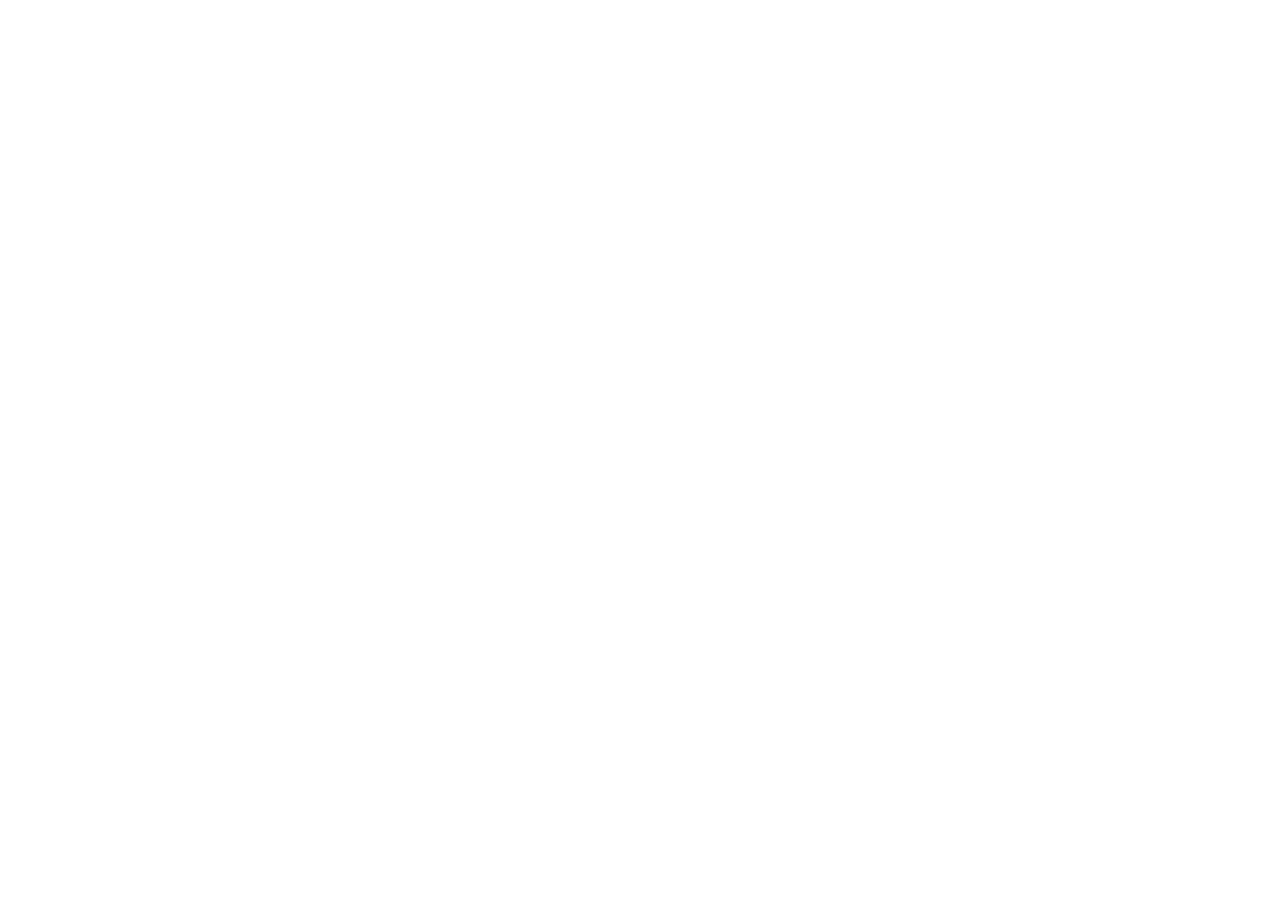
==== DOM/index.html @ 3dcf8f66 "Initial commit" ====
<!DOCTYPE html>
<html lang="en">
    <head>
        <meta charset="UTF-8">
        <meta name="viewport" content="width=device-width, initial-scale=1.0">
        <meta http-equiv="X-UA-Compatible" content="ie=edge">
        <title>DOM</title>
        <link rel="stylesheet" href="../styles.css">
    </head>
    <body>
        <script src="app.js"></script>
    </body>
</html>
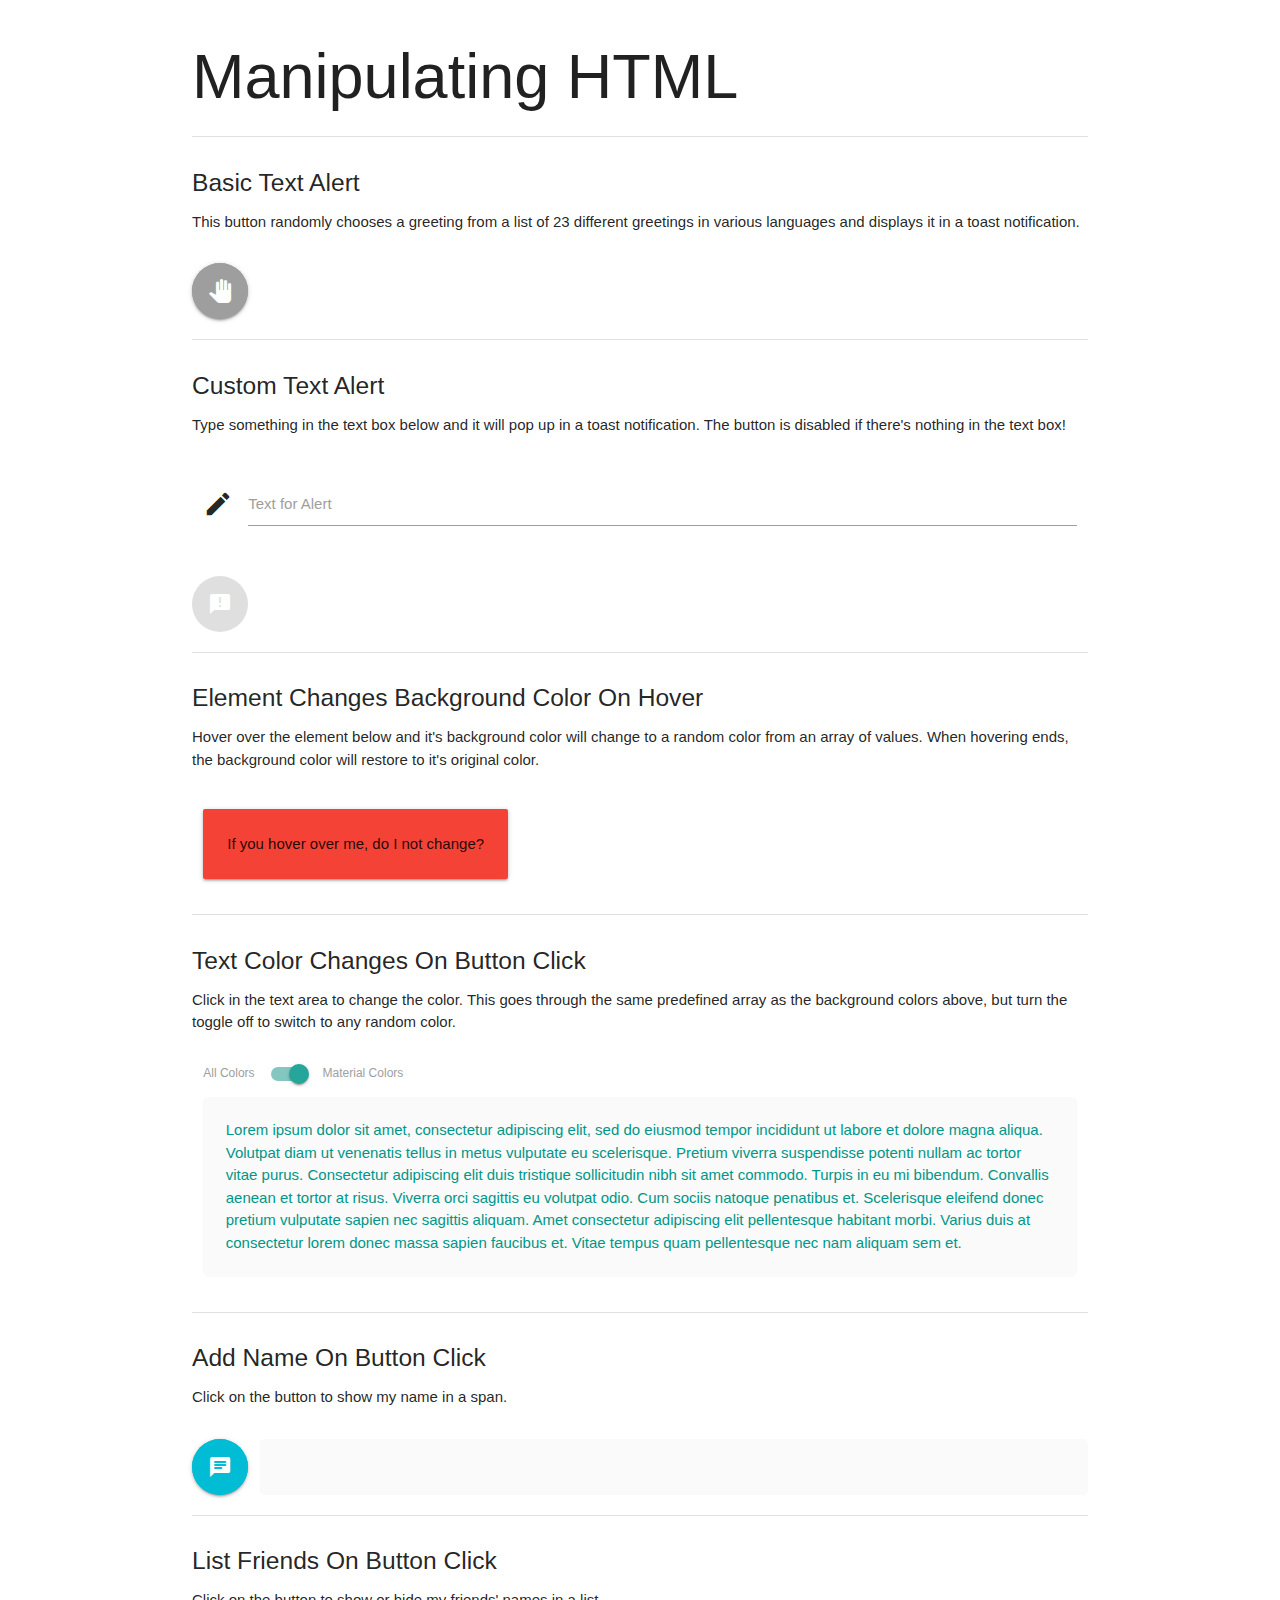
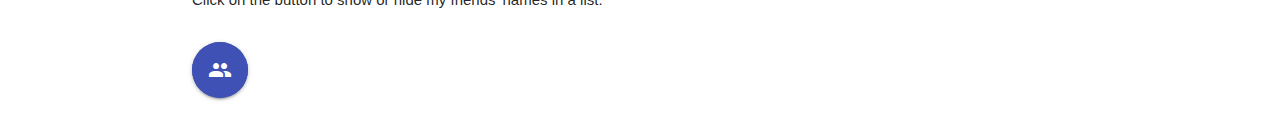
==== commit 68ff1d45: "JavaScript DOM done" ====
--- a/DOM/index.html
+++ b/DOM/index.html
@@ -4,10 +4,15 @@
         <meta charset="UTF-8">
         <meta name="viewport" content="width=device-width, initial-scale=1.0">
         <meta http-equiv="X-UA-Compatible" content="ie=edge">
-        <title>DOM</title>
+        <title>Manipulating HTML</title>
+        <link href="https://fonts.googleapis.com/icon?family=Material+Icons" rel="stylesheet">
+        <link rel="stylesheet" href="https://cdnjs.cloudflare.com/ajax/libs/materialize/1.0.0/css/materialize.min.css">
         <link rel="stylesheet" href="../styles.css">
     </head>
     <body>
+        <script src="../functions.js"></script>
+        <script src="../strings.js"></script>
+        <script src="https://cdnjs.cloudflare.com/ajax/libs/materialize/1.0.0/js/materialize.min.js"></script>
         <script src="app.js"></script>
     </body>
 </html>--- a/styles.css
+++ b/styles.css
@@ -0,0 +1,10 @@
+
+p, a, h1, h5, i, span, li {
+    /* Disable text select */
+    -webkit-touch-callout: none;
+    -webkit-user-select: none;
+    -khtml-user-select: none;
+    -moz-user-select: none;
+    -ms-user-select: none;
+    user-select: none;
+}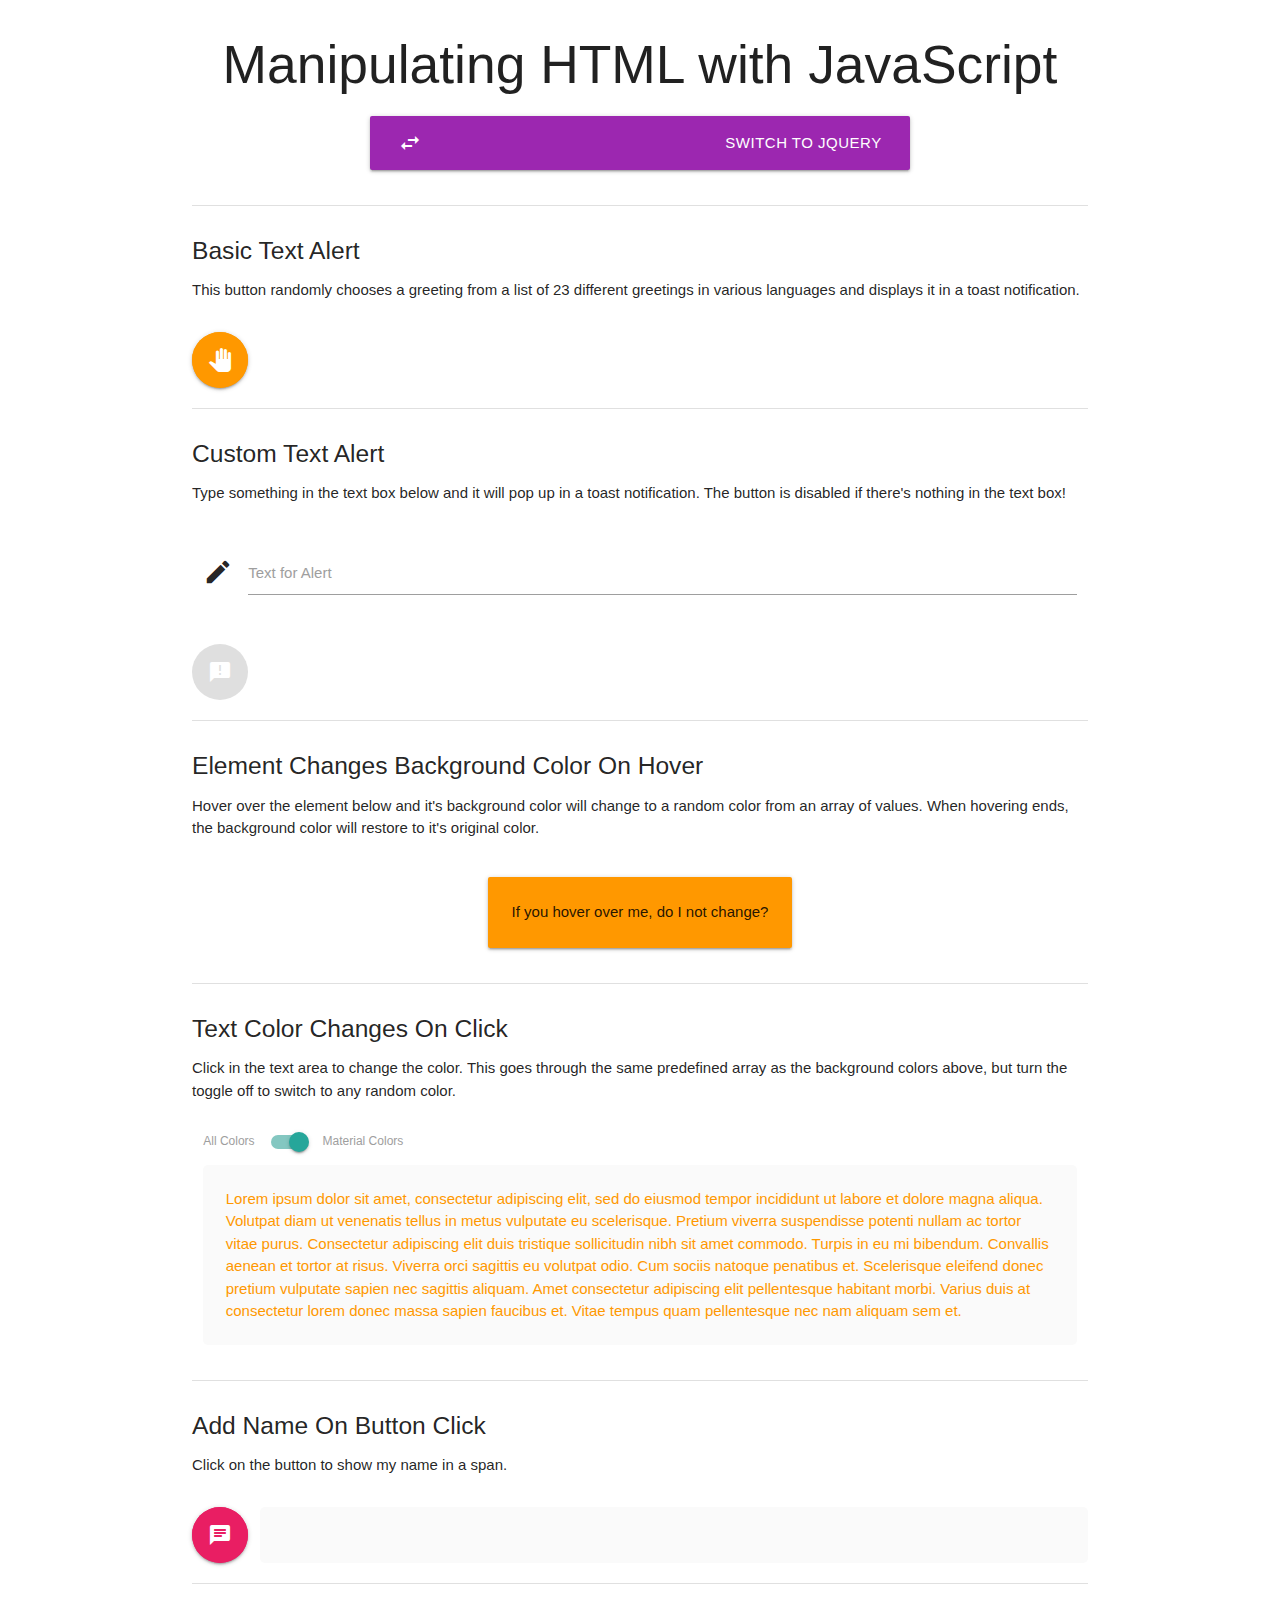
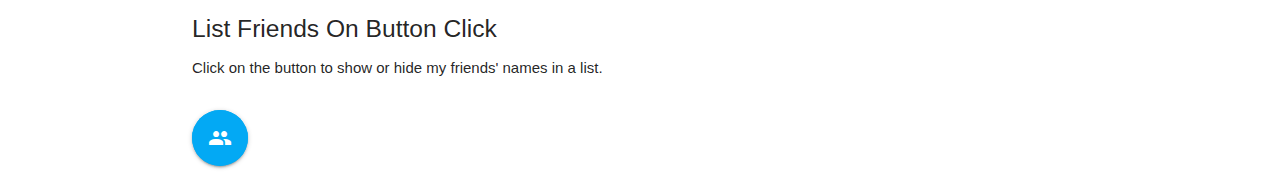
==== commit 80408d56: "Activity complete" ====
--- a/DOM/index.html
+++ b/DOM/index.html
@@ -4,15 +4,15 @@
         <meta charset="UTF-8">
         <meta name="viewport" content="width=device-width, initial-scale=1.0">
         <meta http-equiv="X-UA-Compatible" content="ie=edge">
-        <title>Manipulating HTML</title>
+        <title>Manipulating HTML with JavaScript</title>
         <link href="https://fonts.googleapis.com/icon?family=Material+Icons" rel="stylesheet">
         <link rel="stylesheet" href="https://cdnjs.cloudflare.com/ajax/libs/materialize/1.0.0/css/materialize.min.css">
         <link rel="stylesheet" href="../styles.css">
     </head>
     <body>
-        <script src="../functions.js"></script>
+        <script src="https://cdnjs.cloudflare.com/ajax/libs/materialize/1.0.0/js/materialize.min.js"></script>
+        <script src="functions.js"></script>
         <script src="../strings.js"></script>
-        <script src="https://cdnjs.cloudflare.com/ajax/libs/materialize/1.0.0/js/materialize.min.js"></script>
-        <script src="app.js"></script>
+        <script src="../app.js"></script>
     </body>
 </html>